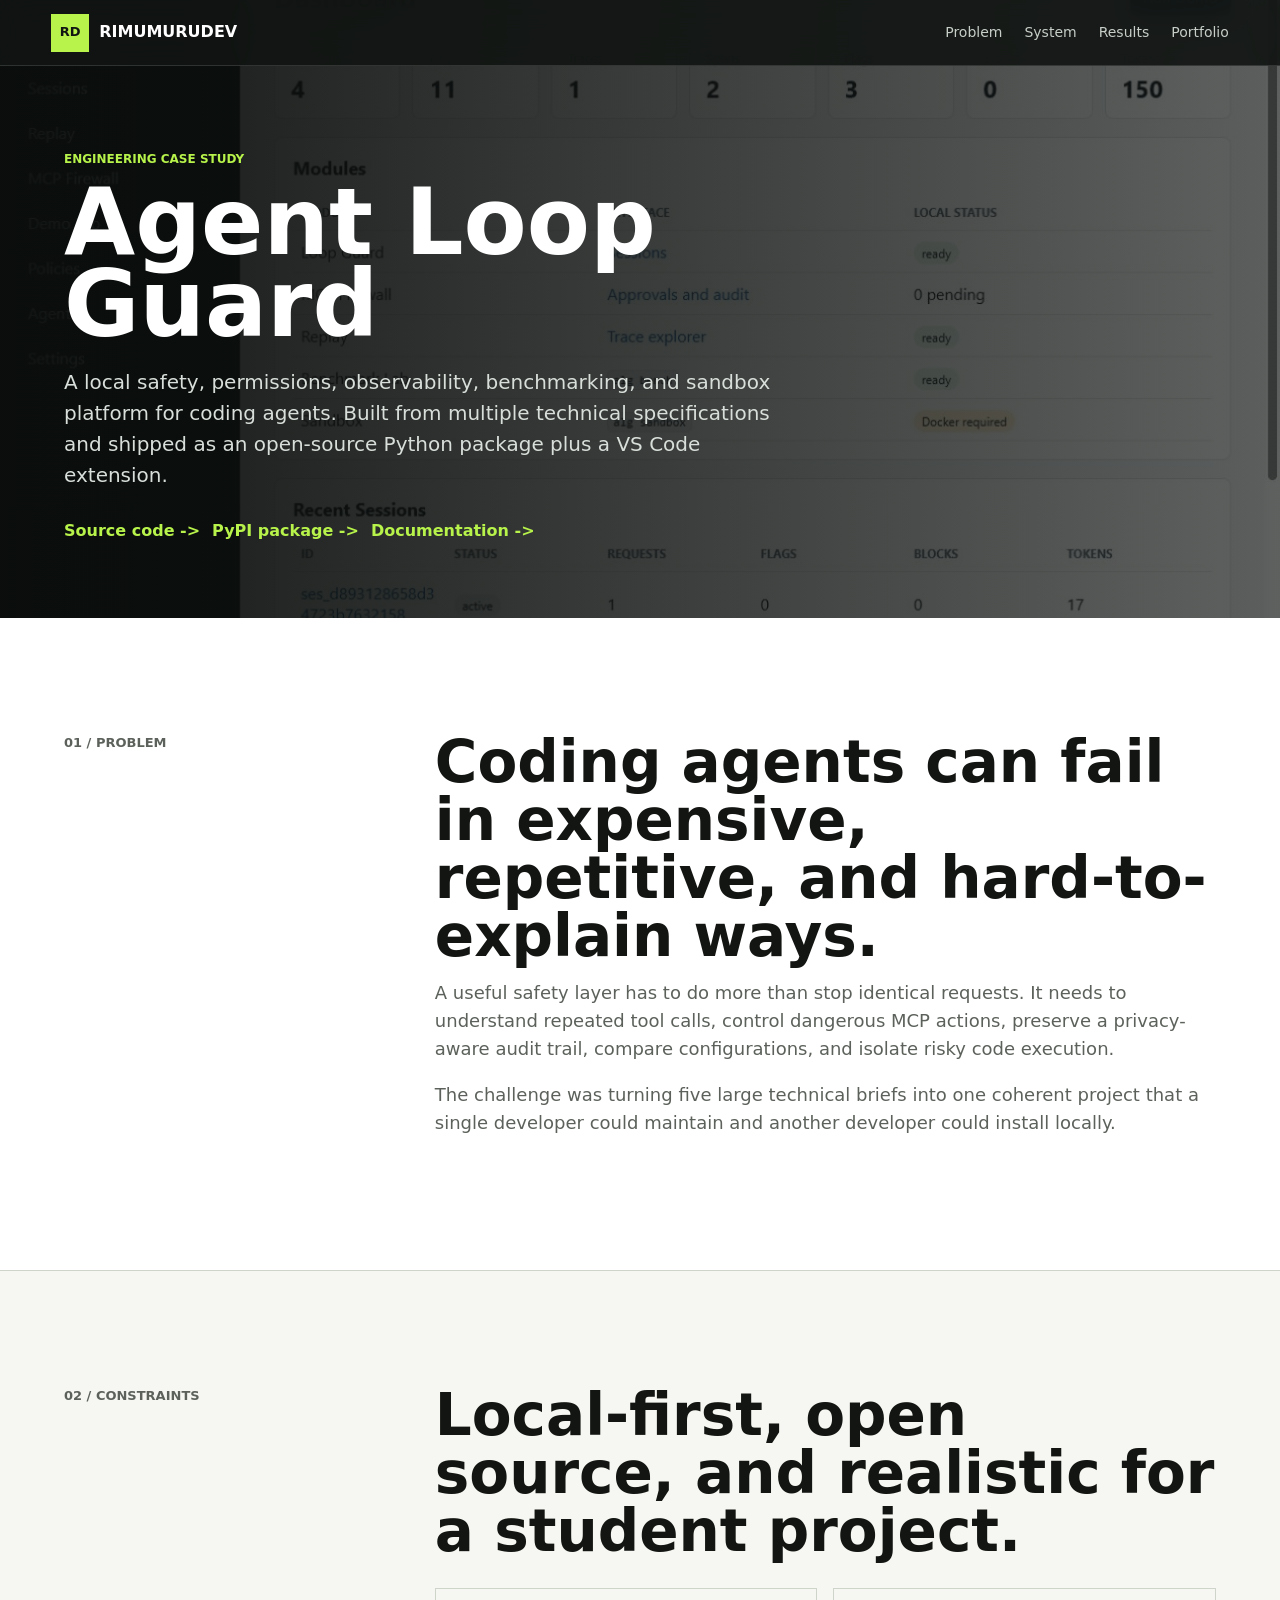
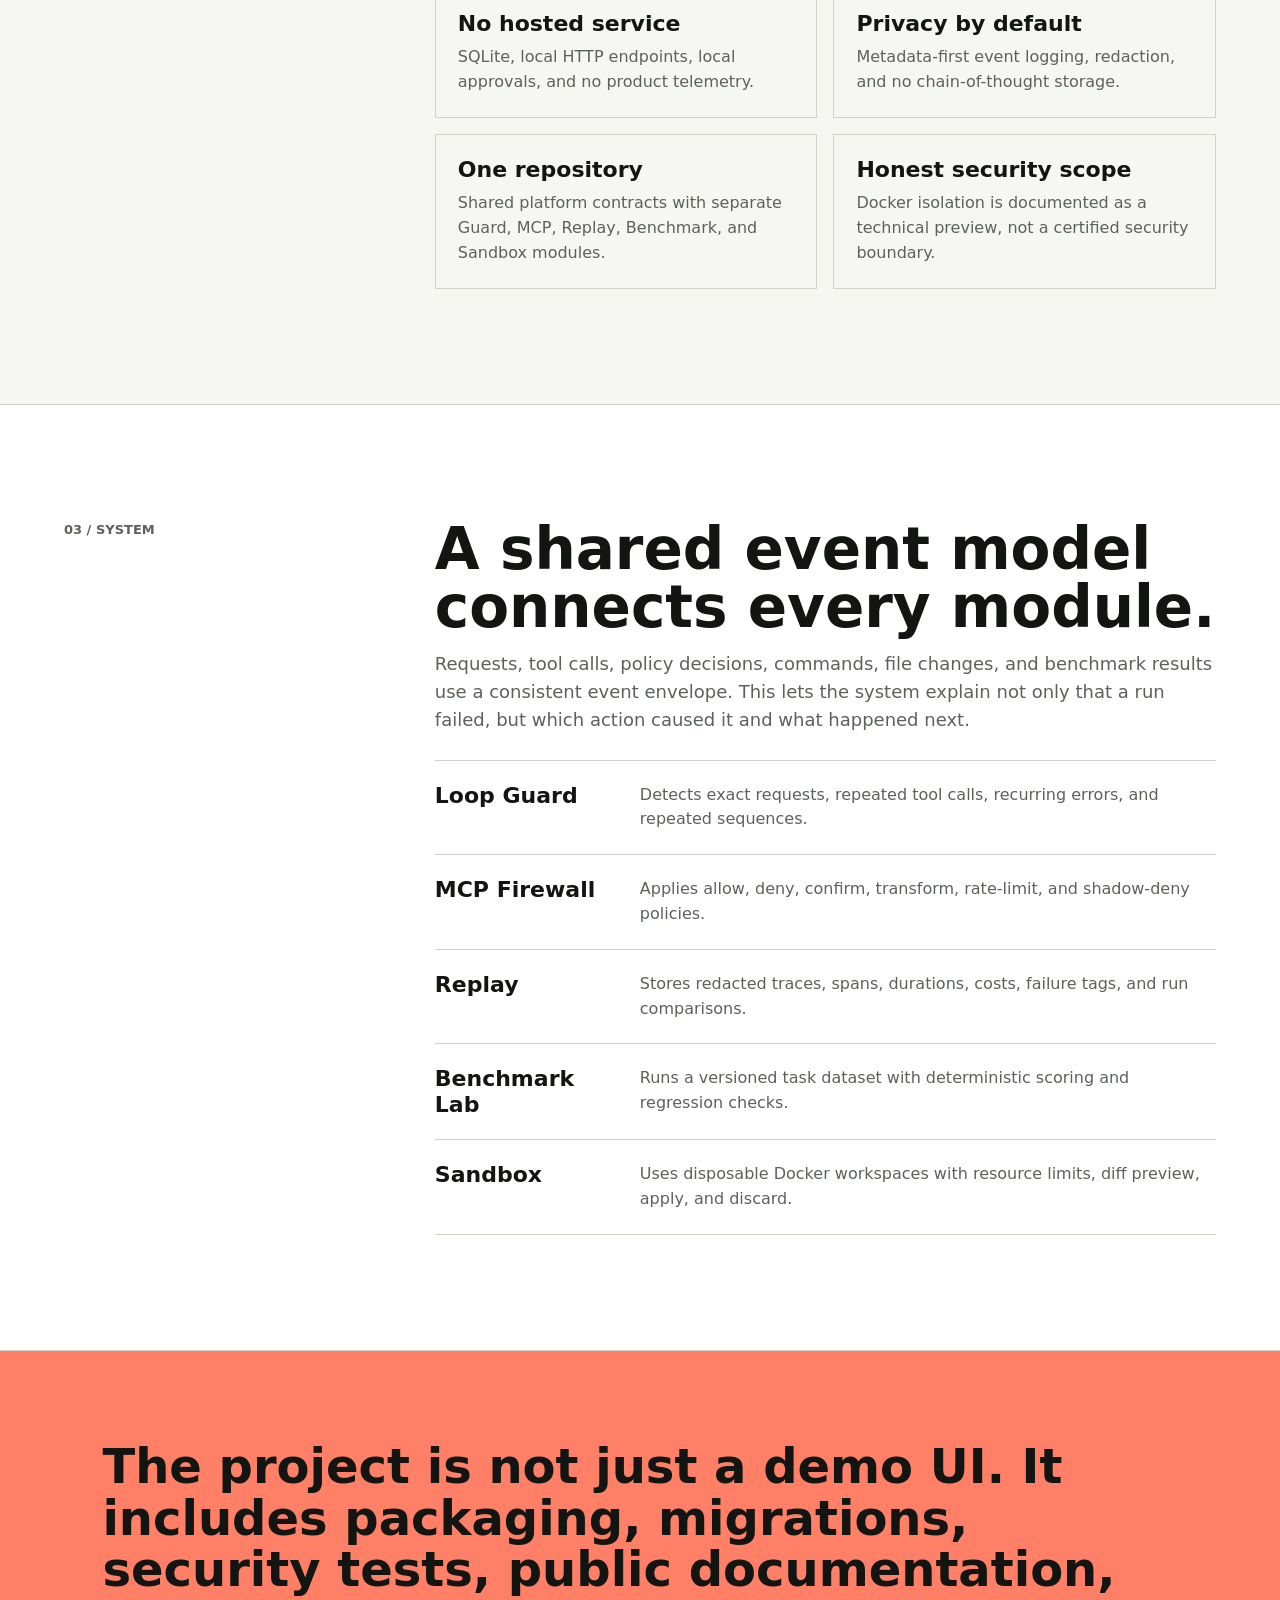
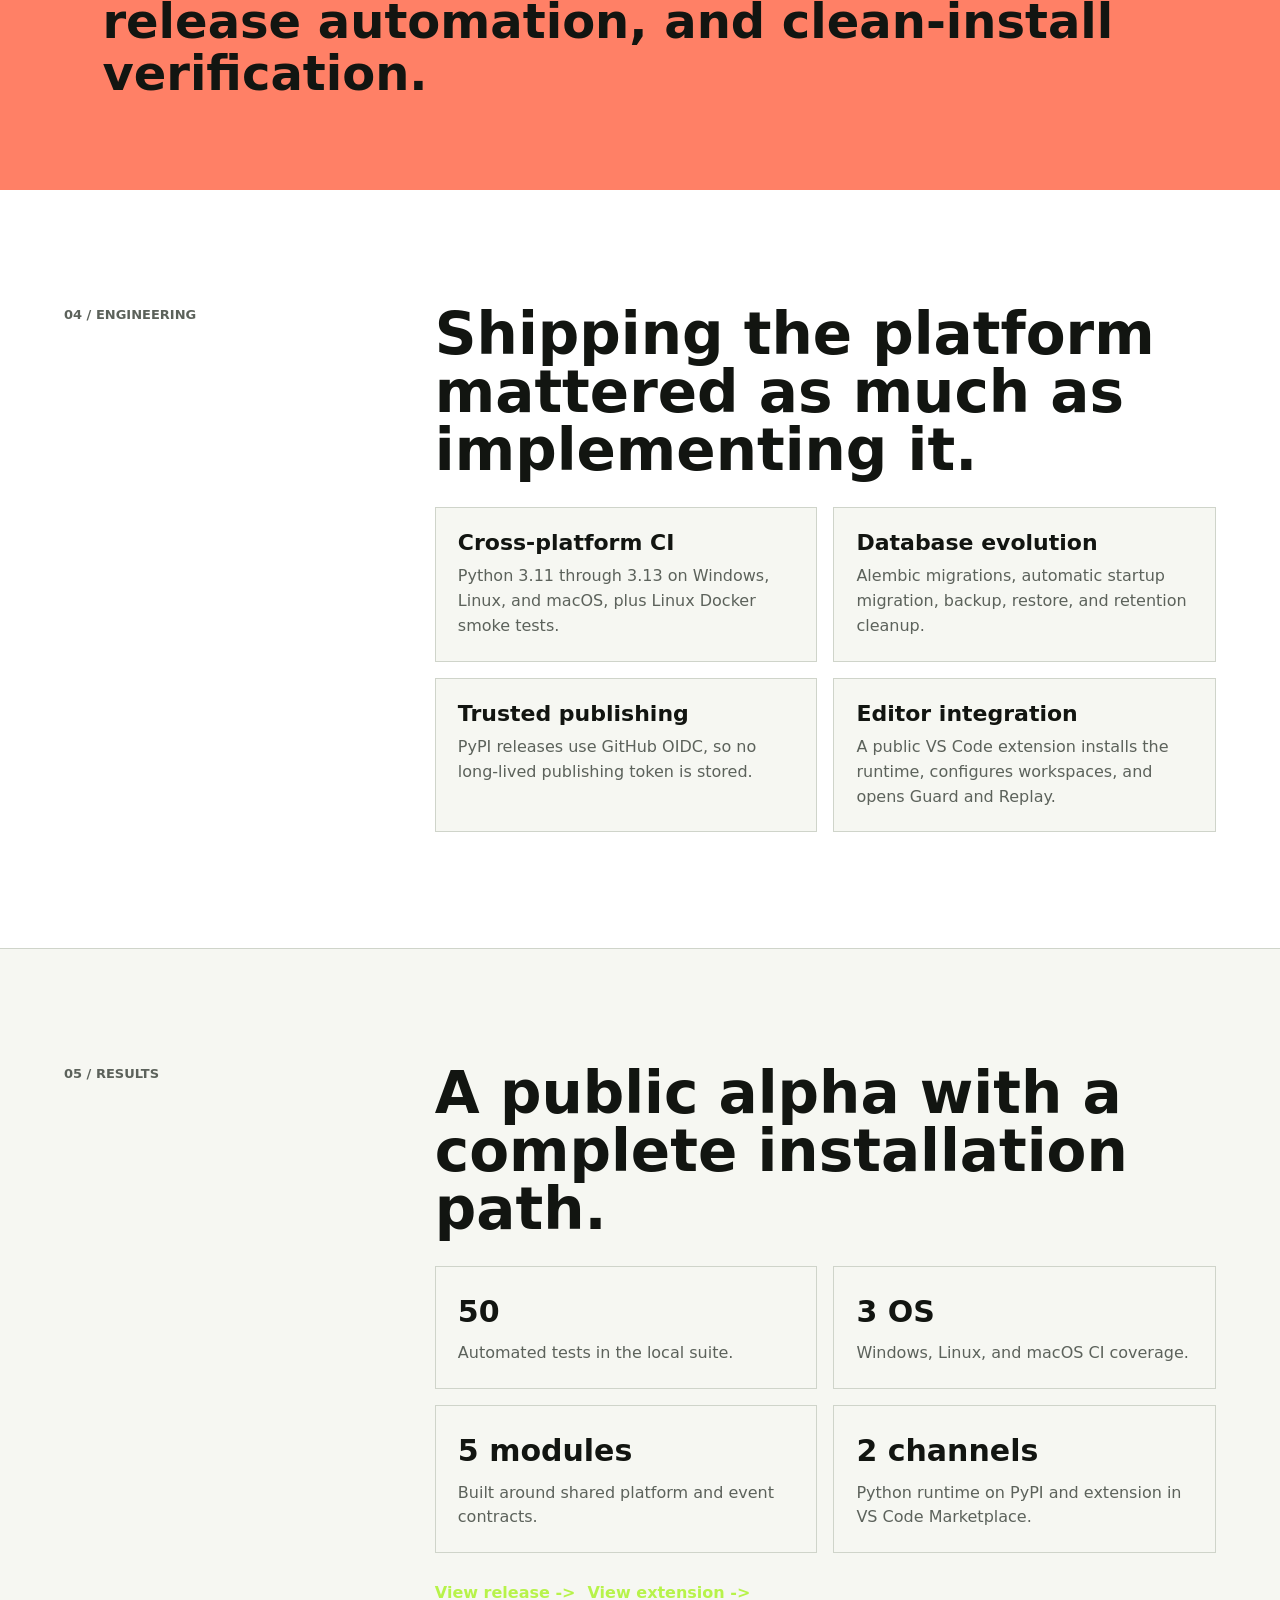
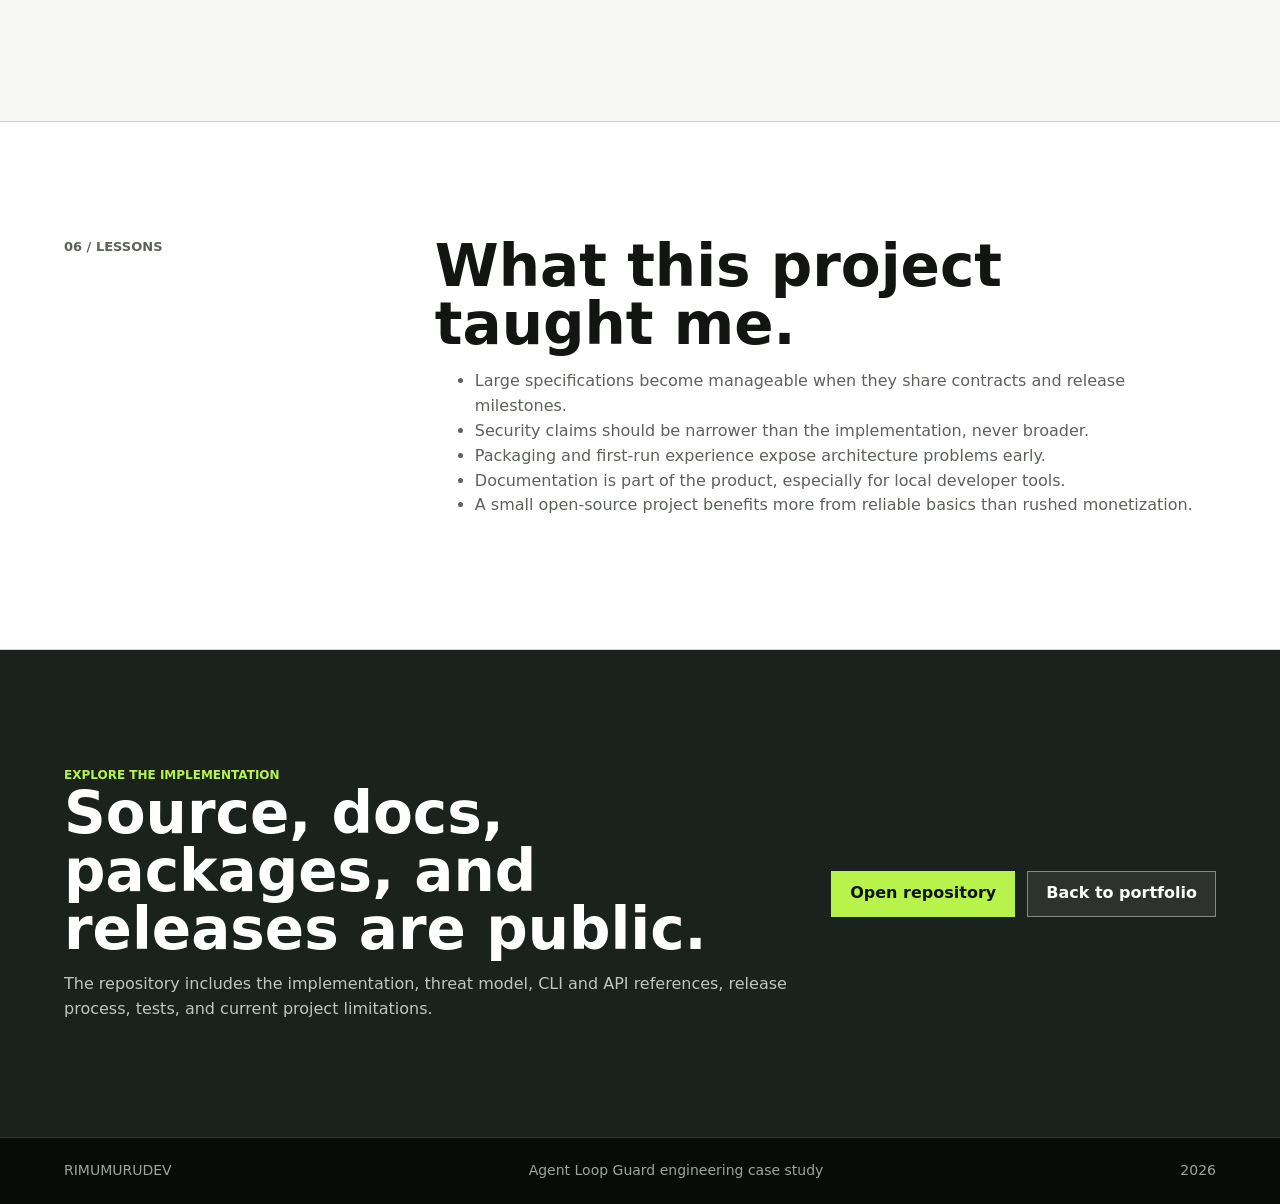
==== agent-loop-guard.html @ 9cd61979 "Feature Agent Loop Guard in portfolio" ====
<!doctype html>
<html lang="en">
  <head>
    <meta charset="utf-8" />
    <meta name="viewport" content="width=device-width, initial-scale=1" />
    <title>Agent Loop Guard Case Study | RIMUMURUDEV</title>
    <meta
      name="description"
      content="Engineering case study for Agent Loop Guard, a local safety and observability toolkit for coding agents."
    />
    <meta property="og:title" content="Agent Loop Guard Case Study" />
    <meta
      property="og:description"
      content="From technical briefs to a tested Python platform, PyPI package, VS Code extension, and public documentation."
    />
    <meta
      property="og:image"
      content="https://rimumurudev.github.io/assets/agent-loop-guard-dashboard.png"
    />
    <link
      rel="icon"
      href="data:image/svg+xml,%3Csvg xmlns='http://www.w3.org/2000/svg' viewBox='0 0 64 64'%3E%3Crect width='64' height='64' fill='%23b7ff3c'/%3E%3Ctext x='32' y='41' text-anchor='middle' font-family='Arial' font-size='25' font-weight='700' fill='%23121511'%3ERD%3C/text%3E%3C/svg%3E"
    />
    <link rel="stylesheet" href="./styles.css" />
  </head>
  <body>
    <header class="site-header">
      <a class="brand" href="./index.html" aria-label="Back to portfolio">
        <span class="brand-mark">RD</span>
        <span>RIMUMURUDEV</span>
      </a>
      <nav class="nav" aria-label="Case study navigation">
        <a href="#problem">Problem</a>
        <a href="#system">System</a>
        <a href="#results">Results</a>
        <a href="./index.html">Portfolio</a>
      </nav>
    </header>

    <main>
      <section class="case-hero">
        <div class="case-hero-inner">
          <p class="eyebrow">Engineering case study</p>
          <h1>Agent Loop Guard</h1>
          <p>
            A local safety, permissions, observability, benchmarking, and sandbox platform for
            coding agents. Built from multiple technical specifications and shipped as an
            open-source Python package plus a VS Code extension.
          </p>
          <div class="case-nav">
            <a
              href="https://github.com/RIMUMURUDEV/agent-loop-guard"
              target="_blank"
              rel="noreferrer"
            >Source code</a>
            <a
              href="https://pypi.org/project/agent-loop-guard-runtime/"
              target="_blank"
              rel="noreferrer"
            >PyPI package</a>
            <a
              href="https://rimumurudev.github.io/agent-loop-guard/"
              target="_blank"
              rel="noreferrer"
            >Documentation</a>
          </div>
        </div>
      </section>

      <section class="case-section" id="problem">
        <p class="case-kicker">01 / Problem</p>
        <div class="case-content">
          <h2>Coding agents can fail in expensive, repetitive, and hard-to-explain ways.</h2>
          <p>
            A useful safety layer has to do more than stop identical requests. It needs to
            understand repeated tool calls, control dangerous MCP actions, preserve a privacy-aware
            audit trail, compare configurations, and isolate risky code execution.
          </p>
          <p>
            The challenge was turning five large technical briefs into one coherent project that a
            single developer could maintain and another developer could install locally.
          </p>
        </div>
      </section>

      <section class="case-section">
        <p class="case-kicker">02 / Constraints</p>
        <div class="case-content">
          <h2>Local-first, open source, and realistic for a student project.</h2>
          <div class="decision-grid">
            <article>
              <h3>No hosted service</h3>
              <p>SQLite, local HTTP endpoints, local approvals, and no product telemetry.</p>
            </article>
            <article>
              <h3>Privacy by default</h3>
              <p>Metadata-first event logging, redaction, and no chain-of-thought storage.</p>
            </article>
            <article>
              <h3>One repository</h3>
              <p>Shared platform contracts with separate Guard, MCP, Replay, Benchmark, and Sandbox modules.</p>
            </article>
            <article>
              <h3>Honest security scope</h3>
              <p>Docker isolation is documented as a technical preview, not a certified security boundary.</p>
            </article>
          </div>
        </div>
      </section>

      <section class="case-section" id="system">
        <p class="case-kicker">03 / System</p>
        <div class="case-content">
          <h2>A shared event model connects every module.</h2>
          <p>
            Requests, tool calls, policy decisions, commands, file changes, and benchmark results
            use a consistent event envelope. This lets the system explain not only that a run
            failed, but which action caused it and what happened next.
          </p>
          <div class="module-list">
            <article>
              <h3>Loop Guard</h3>
              <p>Detects exact requests, repeated tool calls, recurring errors, and repeated sequences.</p>
            </article>
            <article>
              <h3>MCP Firewall</h3>
              <p>Applies allow, deny, confirm, transform, rate-limit, and shadow-deny policies.</p>
            </article>
            <article>
              <h3>Replay</h3>
              <p>Stores redacted traces, spans, durations, costs, failure tags, and run comparisons.</p>
            </article>
            <article>
              <h3>Benchmark Lab</h3>
              <p>Runs a versioned task dataset with deterministic scoring and regression checks.</p>
            </article>
            <article>
              <h3>Sandbox</h3>
              <p>Uses disposable Docker workspaces with resource limits, diff preview, apply, and discard.</p>
            </article>
          </div>
        </div>
      </section>

      <section class="case-quote">
        The project is not just a demo UI. It includes packaging, migrations, security tests,
        public documentation, release automation, and clean-install verification.
      </section>

      <section class="case-section">
        <p class="case-kicker">04 / Engineering</p>
        <div class="case-content">
          <h2>Shipping the platform mattered as much as implementing it.</h2>
          <div class="decision-grid">
            <article>
              <h3>Cross-platform CI</h3>
              <p>Python 3.11 through 3.13 on Windows, Linux, and macOS, plus Linux Docker smoke tests.</p>
            </article>
            <article>
              <h3>Database evolution</h3>
              <p>Alembic migrations, automatic startup migration, backup, restore, and retention cleanup.</p>
            </article>
            <article>
              <h3>Trusted publishing</h3>
              <p>PyPI releases use GitHub OIDC, so no long-lived publishing token is stored.</p>
            </article>
            <article>
              <h3>Editor integration</h3>
              <p>A public VS Code extension installs the runtime, configures workspaces, and opens Guard and Replay.</p>
            </article>
          </div>
        </div>
      </section>

      <section class="case-section" id="results">
        <p class="case-kicker">05 / Results</p>
        <div class="case-content">
          <h2>A public alpha with a complete installation path.</h2>
          <div class="result-grid">
            <article>
              <strong>50</strong>
              <p>Automated tests in the local suite.</p>
            </article>
            <article>
              <strong>3 OS</strong>
              <p>Windows, Linux, and macOS CI coverage.</p>
            </article>
            <article>
              <strong>5 modules</strong>
              <p>Built around shared platform and event contracts.</p>
            </article>
            <article>
              <strong>2 channels</strong>
              <p>Python runtime on PyPI and extension in VS Code Marketplace.</p>
            </article>
          </div>
          <div class="case-nav">
            <a
              href="https://github.com/RIMUMURUDEV/agent-loop-guard/releases/tag/v0.6.0a3"
              target="_blank"
              rel="noreferrer"
            >View release</a>
            <a
              href="https://marketplace.visualstudio.com/items?itemName=RIMUMURUDEV.agent-loop-guard-vscode"
              target="_blank"
              rel="noreferrer"
            >View extension</a>
          </div>
        </div>
      </section>

      <section class="case-section">
        <p class="case-kicker">06 / Lessons</p>
        <div class="case-content">
          <h2>What this project taught me.</h2>
          <ul>
            <li>Large specifications become manageable when they share contracts and release milestones.</li>
            <li>Security claims should be narrower than the implementation, never broader.</li>
            <li>Packaging and first-run experience expose architecture problems early.</li>
            <li>Documentation is part of the product, especially for local developer tools.</li>
            <li>A small open-source project benefits more from reliable basics than rushed monetization.</li>
          </ul>
        </div>
      </section>

      <section class="contact">
        <div>
          <p class="eyebrow">Explore the implementation</p>
          <h2>Source, docs, packages, and releases are public.</h2>
          <p>
            The repository includes the implementation, threat model, CLI and API references,
            release process, tests, and current project limitations.
          </p>
        </div>
        <div class="contact-actions">
          <a
            class="button primary"
            href="https://github.com/RIMUMURUDEV/agent-loop-guard"
            target="_blank"
            rel="noreferrer"
          >Open repository</a>
          <a class="button secondary" href="./index.html">Back to portfolio</a>
        </div>
      </section>
    </main>

    <footer>
      <span>RIMUMURUDEV</span>
      <span>Agent Loop Guard engineering case study</span>
      <span id="year"></span>
    </footer>

    <script src="./script.js"></script>
  </body>
</html>
---- styles.css ----
:root {
  --ink: #121511;
  --paper: #f6f7f2;
  --paper-strong: #ffffff;
  --muted: #5c625b;
  --line: #cfd4ca;
  --night: #111512;
  --night-soft: #1b211c;
  --acid: #b7f34a;
  --cyan: #5ed8d0;
  --coral: #ff8066;
  --shadow: 0 24px 60px rgba(13, 18, 14, 0.18);
}

* {
  box-sizing: border-box;
}

html {
  scroll-behavior: smooth;
}

body {
  margin: 0;
  background: var(--paper);
  color: var(--ink);
  font-family:
    Inter, ui-sans-serif, system-ui, -apple-system, BlinkMacSystemFont, "Segoe UI", sans-serif;
  line-height: 1.55;
}

img {
  max-width: 100%;
}

a {
  color: inherit;
  text-decoration: none;
}

.site-header {
  position: fixed;
  top: 0;
  right: 0;
  left: 0;
  z-index: 20;
  display: flex;
  align-items: center;
  justify-content: space-between;
  gap: 24px;
  min-height: 66px;
  padding: 12px clamp(18px, 4vw, 64px);
  background: rgba(17, 21, 18, 0.9);
  border-bottom: 1px solid rgba(255, 255, 255, 0.13);
  color: white;
  backdrop-filter: blur(16px);
}

.brand,
.nav,
.hero-actions,
.contact-actions,
.link-row {
  display: flex;
  align-items: center;
}

.brand {
  gap: 10px;
  font-weight: 900;
}

.brand-mark {
  display: grid;
  place-items: center;
  width: 38px;
  height: 38px;
  background: var(--acid);
  color: var(--night);
  font-size: 13px;
}

.nav {
  gap: 22px;
  color: #c7cec8;
  font-size: 14px;
}

.nav a {
  transition: color 150ms ease;
}

.nav a:hover,
.nav a[aria-current="true"] {
  color: var(--acid);
}

.hero {
  position: relative;
  display: flex;
  min-height: min(84vh, 790px);
  align-items: flex-end;
  overflow: hidden;
  padding: 130px clamp(18px, 5vw, 78px) 70px;
  background:
    url("./assets/agent-loop-guard-dashboard.png") center 28% / cover no-repeat,
    var(--night);
  color: white;
}

.hero-overlay {
  position: absolute;
  inset: 0;
  background:
    linear-gradient(90deg, rgba(10, 13, 11, 0.96) 0%, rgba(10, 13, 11, 0.78) 42%, rgba(10, 13, 11, 0.2) 78%),
    linear-gradient(0deg, rgba(10, 13, 11, 0.88) 0%, transparent 55%);
}

.hero-content {
  position: relative;
  z-index: 1;
  width: min(760px, 100%);
}

.eyebrow {
  margin: 0 0 13px;
  color: #39750d;
  font-size: 12px;
  font-weight: 900;
  letter-spacing: 0;
  text-transform: uppercase;
}

.hero .eyebrow,
.featured-project .eyebrow,
.architecture-band .eyebrow,
.skills-band .eyebrow,
.contact .eyebrow,
.case-hero .eyebrow {
  color: var(--acid);
}

h1,
h2,
h3,
p {
  margin-top: 0;
}

h1 {
  margin-bottom: 20px;
  font-size: 98px;
  line-height: 0.9;
  letter-spacing: 0;
}

h2 {
  margin-bottom: 14px;
  font-size: 58px;
  line-height: 1;
  letter-spacing: 0;
}

h3 {
  margin-bottom: 9px;
  font-size: 22px;
  line-height: 1.15;
}

.hero-lead {
  max-width: 690px;
  margin-bottom: 28px;
  color: #e4e9e4;
  font-size: 24px;
}

.hero-actions,
.contact-actions,
.link-row {
  flex-wrap: wrap;
  gap: 12px;
}

.button {
  display: inline-flex;
  align-items: center;
  justify-content: center;
  min-height: 46px;
  padding: 0 18px;
  border: 1px solid currentColor;
  font-weight: 900;
  transition:
    transform 150ms ease,
    background 150ms ease,
    color 150ms ease;
}

.button:hover {
  transform: translateY(-2px);
}

.button.primary {
  background: var(--acid);
  border-color: var(--acid);
  color: var(--night);
}

.button.secondary {
  background: rgba(255, 255, 255, 0.08);
  border-color: rgba(255, 255, 255, 0.42);
  color: white;
}

.hero-caption {
  position: absolute;
  right: clamp(18px, 4vw, 64px);
  bottom: 22px;
  z-index: 1;
  margin: 0;
  color: rgba(255, 255, 255, 0.68);
  font-size: 12px;
}

.proof-strip {
  display: grid;
  grid-template-columns: repeat(4, 1fr);
  border-bottom: 1px solid var(--line);
  background: var(--paper-strong);
}

.proof-strip div {
  min-height: 120px;
  padding: 25px clamp(18px, 3.5vw, 44px);
  border-right: 1px solid var(--line);
}

.proof-strip div:last-child {
  border-right: 0;
}

.proof-strip strong,
.proof-strip span {
  display: block;
}

.proof-strip strong {
  font-size: 25px;
}

.proof-strip span {
  margin-top: 5px;
  color: var(--muted);
}

.section,
.featured-project,
.architecture-band,
.skills-band,
.contact,
.case-section {
  padding: clamp(66px, 9vw, 120px) clamp(18px, 5vw, 78px);
}

.work-intro {
  padding-bottom: 38px;
}

.section-head {
  max-width: 820px;
  margin-bottom: 32px;
}

.section-head.compact {
  margin-bottom: 25px;
}

.section-head p:not(.eyebrow),
.project-card p,
.project-card li,
.featured-summary,
.contact p,
.skill-columns p,
.case-section p,
.case-section li {
  color: var(--muted);
}

.featured-project {
  display: grid;
  grid-template-columns: minmax(0, 0.82fr) minmax(400px, 1.18fr);
  gap: clamp(34px, 6vw, 90px);
  align-items: center;
  background: var(--night);
  color: white;
}

.featured-summary {
  color: #c7cec8;
  font-size: 18px;
}

.project-facts {
  display: grid;
  grid-template-columns: repeat(2, minmax(0, 1fr));
  margin: 30px 0;
  border-top: 1px solid #394239;
  border-bottom: 1px solid #394239;
}

.project-facts div {
  padding: 16px 14px 16px 0;
}

.project-facts dt {
  color: var(--acid);
  font-size: 12px;
  font-weight: 900;
  text-transform: uppercase;
}

.project-facts dd {
  margin: 5px 0 0;
  color: #e7ebe7;
}

.link-row a {
  color: var(--acid);
  font-weight: 900;
}

.link-row a::after {
  content: " ->";
}

.featured-media {
  margin: 0;
}

.featured-media img {
  display: block;
  width: 100%;
  border: 1px solid #4a554b;
  box-shadow: var(--shadow);
}

.featured-media figcaption {
  margin-top: 12px;
  color: #9ca59e;
  font-size: 13px;
}

.architecture-band {
  background: var(--coral);
}

.architecture-band .eyebrow {
  color: #512014;
}

.flow {
  display: grid;
  grid-template-columns: repeat(11, auto);
  gap: 14px;
  align-items: center;
  justify-content: start;
  overflow-x: auto;
  padding-bottom: 8px;
}

.flow span {
  padding: 12px 14px;
  border: 1px solid rgba(18, 21, 17, 0.75);
  background: rgba(255, 255, 255, 0.22);
  font-weight: 900;
  white-space: nowrap;
}

.flow b {
  font-size: 18px;
}

.other-work {
  background: var(--paper-strong);
}

.project-grid {
  display: grid;
  grid-template-columns: repeat(2, minmax(0, 1fr));
  gap: 18px;
}

.project-card {
  display: flex;
  min-height: 360px;
  flex-direction: column;
  padding: 25px;
  border: 1px solid var(--line);
  background: var(--paper);
}

.card-top {
  display: flex;
  flex-wrap: wrap;
  justify-content: space-between;
  gap: 10px;
  margin-bottom: 25px;
  color: #39750d;
  font-size: 12px;
  font-weight: 900;
  text-transform: uppercase;
}

.card-top span:last-child {
  color: var(--muted);
}

.project-card ul {
  display: grid;
  gap: 8px;
  margin: 15px 0 24px;
  padding-left: 18px;
}

.project-card a {
  margin-top: auto;
  color: #315f12;
  font-weight: 900;
}

.project-card a::after {
  content: " ->";
}

.skills-band {
  background: var(--cyan);
}

.skills-band .eyebrow {
  color: #164b48;
}

.skill-columns {
  display: grid;
  grid-template-columns: repeat(4, minmax(0, 1fr));
  border-top: 1px solid rgba(18, 21, 17, 0.38);
}

.skill-columns div {
  padding: 24px 24px 10px 0;
  border-right: 1px solid rgba(18, 21, 17, 0.38);
}

.skill-columns div:not(:first-child) {
  padding-left: 24px;
}

.skill-columns div:last-child {
  border-right: 0;
}

.skill-columns p {
  color: #244b48;
  margin-bottom: 0;
}

.contact {
  display: grid;
  grid-template-columns: minmax(0, 1fr) auto;
  gap: 36px;
  align-items: center;
  background: var(--night-soft);
  color: white;
}

.contact p {
  max-width: 760px;
  margin-bottom: 0;
  color: #bec6bf;
}

footer {
  display: flex;
  flex-wrap: wrap;
  justify-content: space-between;
  gap: 14px;
  padding: 22px clamp(18px, 5vw, 78px);
  background: #090b09;
  border-top: 1px solid #313831;
  color: #9ba49c;
  font-size: 14px;
}

.case-hero {
  position: relative;
  min-height: 590px;
  padding: 150px clamp(18px, 5vw, 78px) 74px;
  overflow: hidden;
  background:
    linear-gradient(90deg, rgba(10, 13, 11, 0.96), rgba(10, 13, 11, 0.65)),
    url("./assets/agent-loop-guard-dashboard.png") center / cover no-repeat;
  color: white;
}

.case-hero-inner {
  width: min(820px, 100%);
}

.case-hero h1 {
  font-size: 92px;
}

.case-hero p:not(.eyebrow) {
  max-width: 730px;
  color: #d8ded9;
  font-size: 20px;
}

.case-nav {
  display: flex;
  flex-wrap: wrap;
  gap: 12px;
  margin-top: 28px;
}

.case-nav a {
  color: var(--acid);
  font-weight: 900;
}

.case-nav a::after {
  content: " ->";
}

.case-section {
  display: grid;
  grid-template-columns: minmax(210px, 0.36fr) minmax(0, 1fr);
  gap: clamp(28px, 7vw, 110px);
  border-bottom: 1px solid var(--line);
}

.case-section:nth-child(even) {
  background: var(--paper-strong);
}

.case-kicker {
  color: #39750d;
  font-size: 13px;
  font-weight: 900;
  text-transform: uppercase;
}

.case-content {
  max-width: 920px;
}

.case-content > p {
  font-size: 18px;
}

.decision-grid,
.result-grid {
  display: grid;
  grid-template-columns: repeat(2, minmax(0, 1fr));
  gap: 16px;
  margin-top: 28px;
}

.decision-grid article,
.result-grid article {
  padding: 22px;
  border: 1px solid var(--line);
  background: var(--paper);
}

.decision-grid p,
.result-grid p {
  margin-bottom: 0;
}

.result-grid strong {
  display: block;
  margin-bottom: 6px;
  font-size: 30px;
}

.module-list {
  display: grid;
  gap: 0;
  margin-top: 26px;
  border-top: 1px solid var(--line);
}

.module-list article {
  display: grid;
  grid-template-columns: 180px 1fr;
  gap: 25px;
  padding: 22px 0;
  border-bottom: 1px solid var(--line);
}

.module-list h3,
.module-list p {
  margin-bottom: 0;
}

.case-quote {
  padding: clamp(50px, 8vw, 90px) clamp(18px, 8vw, 130px);
  background: var(--coral);
  font-size: 48px;
  font-weight: 900;
  line-height: 1.08;
}

@media (max-width: 1080px) {
  h1 {
    font-size: 72px;
  }

  h2 {
    font-size: 46px;
  }

  .case-hero h1 {
    font-size: 72px;
  }

  .case-quote {
    font-size: 40px;
  }

  .featured-project,
  .contact {
    grid-template-columns: 1fr;
  }

  .skill-columns {
    grid-template-columns: repeat(2, 1fr);
  }

  .skill-columns div:nth-child(2) {
    border-right: 0;
  }

  .skill-columns div:nth-child(3),
  .skill-columns div:nth-child(4) {
    border-top: 1px solid rgba(18, 21, 17, 0.38);
  }
}

@media (max-width: 760px) {
  h1,
  .case-hero h1 {
    font-size: 44px;
  }

  h2 {
    font-size: 34px;
  }

  .hero-lead {
    font-size: 18px;
  }

  .case-quote {
    font-size: 30px;
  }

  .nav {
    display: none;
  }

  .hero {
    min-height: 720px;
    background-position: 60% center;
  }

  .hero-overlay {
    background:
      linear-gradient(0deg, rgba(10, 13, 11, 0.97) 0%, rgba(10, 13, 11, 0.8) 62%, rgba(10, 13, 11, 0.38) 100%);
  }

  .proof-strip,
  .project-grid,
  .skill-columns,
  .case-section,
  .decision-grid,
  .result-grid {
    grid-template-columns: 1fr;
  }

  .proof-strip div {
    min-height: auto;
    border-right: 0;
    border-bottom: 1px solid var(--line);
  }

  .proof-strip div:last-child {
    border-bottom: 0;
  }

  .project-facts {
    grid-template-columns: 1fr;
  }

  .flow {
    grid-template-columns: 1fr;
    justify-items: stretch;
    overflow-x: visible;
  }

  .flow span {
    text-align: center;
  }

  .flow b {
    justify-self: center;
    transform: rotate(90deg);
  }

  .skill-columns div,
  .skill-columns div:not(:first-child) {
    padding: 22px 0;
    border-right: 0;
    border-bottom: 1px solid rgba(18, 21, 17, 0.38);
  }

  .skill-columns div:nth-child(3),
  .skill-columns div:nth-child(4) {
    border-top: 0;
  }

  .skill-columns div:last-child {
    border-bottom: 0;
  }

  .case-section {
    gap: 12px;
  }

  .module-list article {
    grid-template-columns: 1fr;
    gap: 8px;
  }

  .contact-actions,
  .contact-actions .button {
    width: 100%;
  }

  .hero-caption {
    display: none;
  }
}

@media (max-width: 360px) {
  h1 {
    font-size: 36px;
  }

  .case-hero h1 {
    font-size: 40px;
  }
}
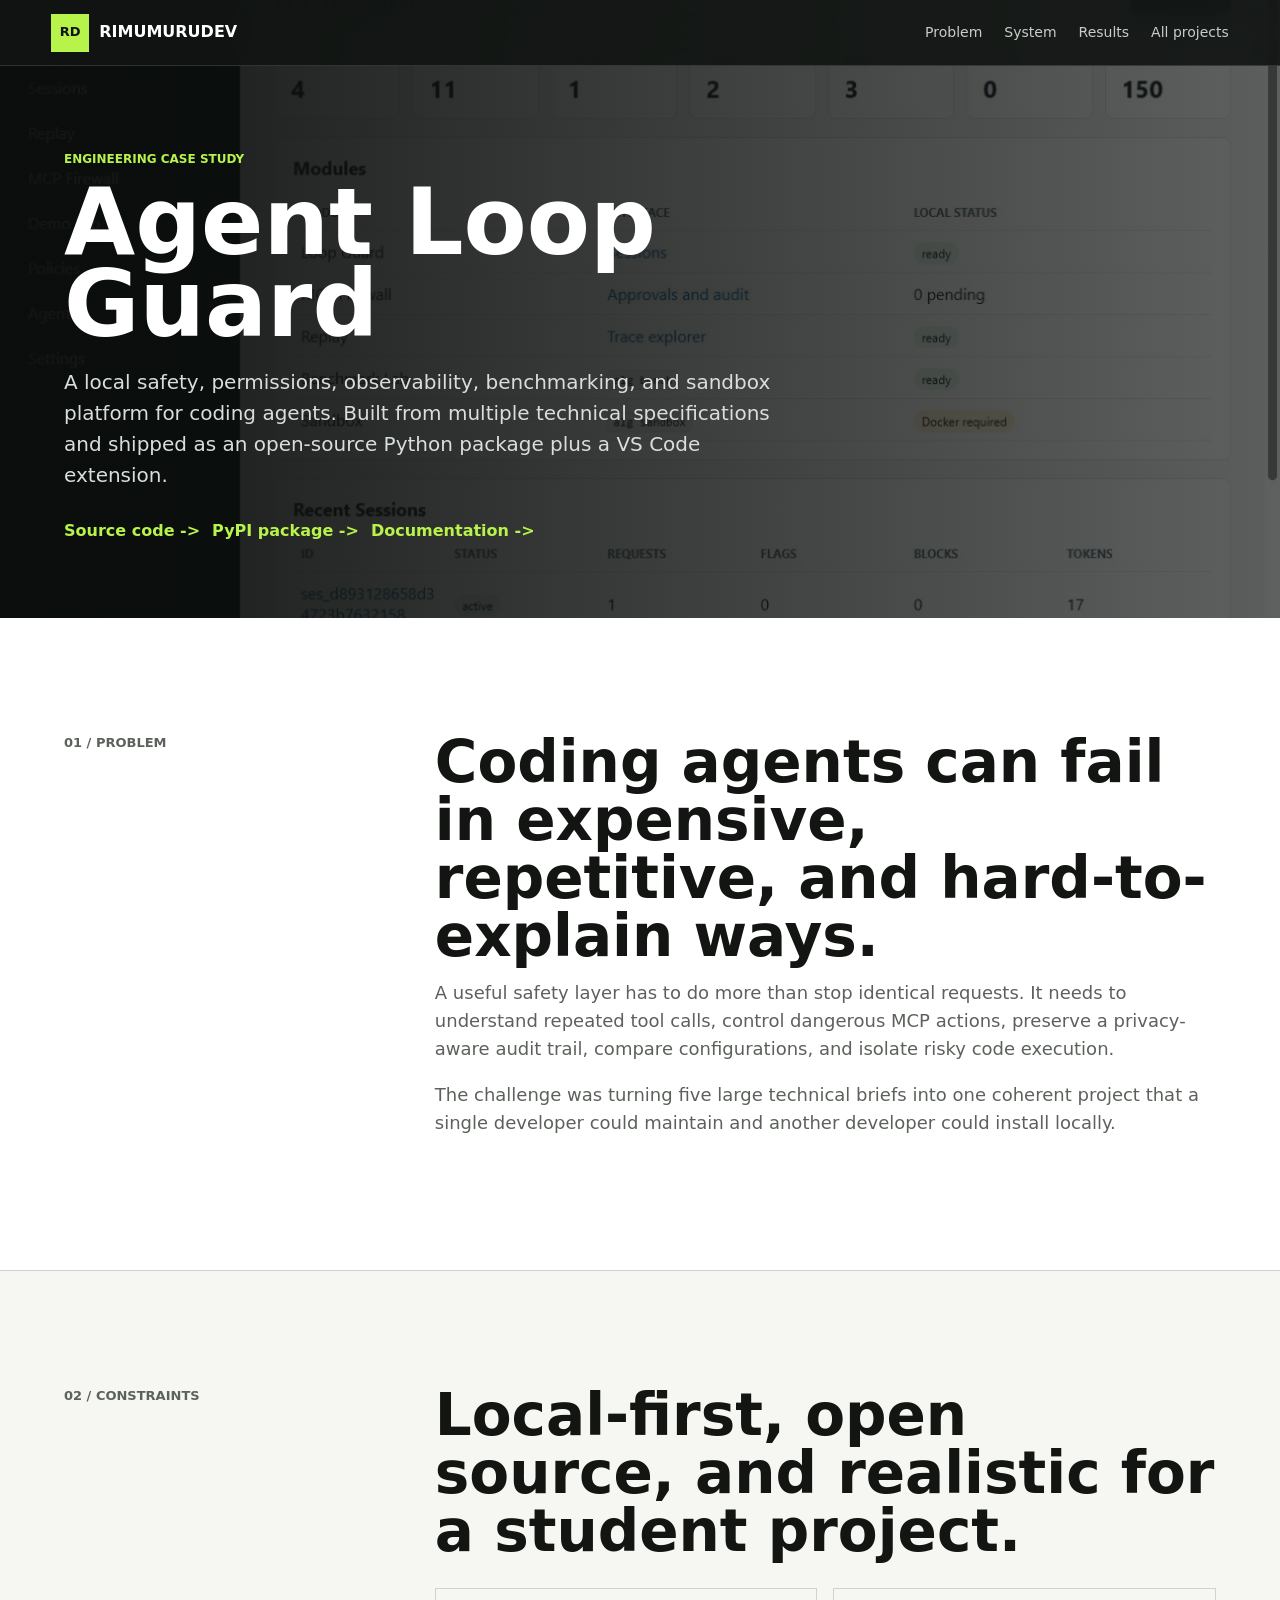
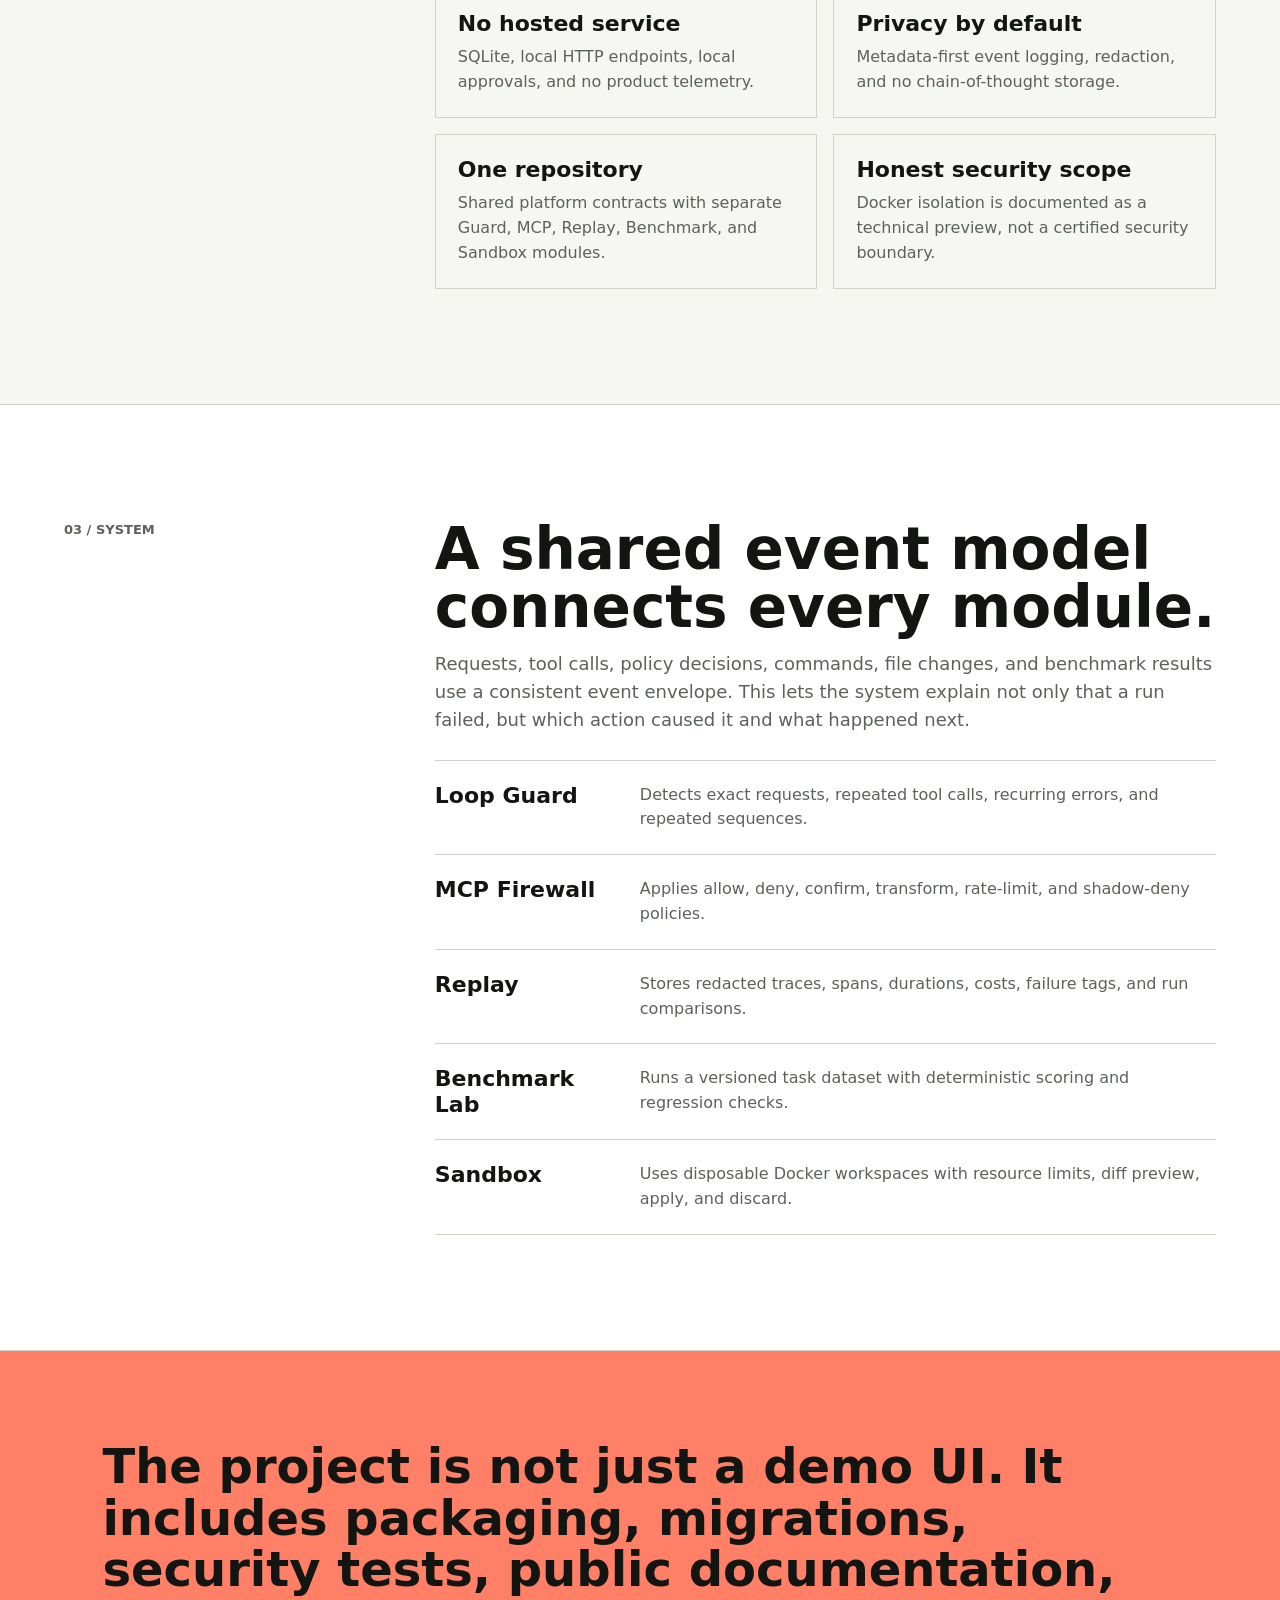
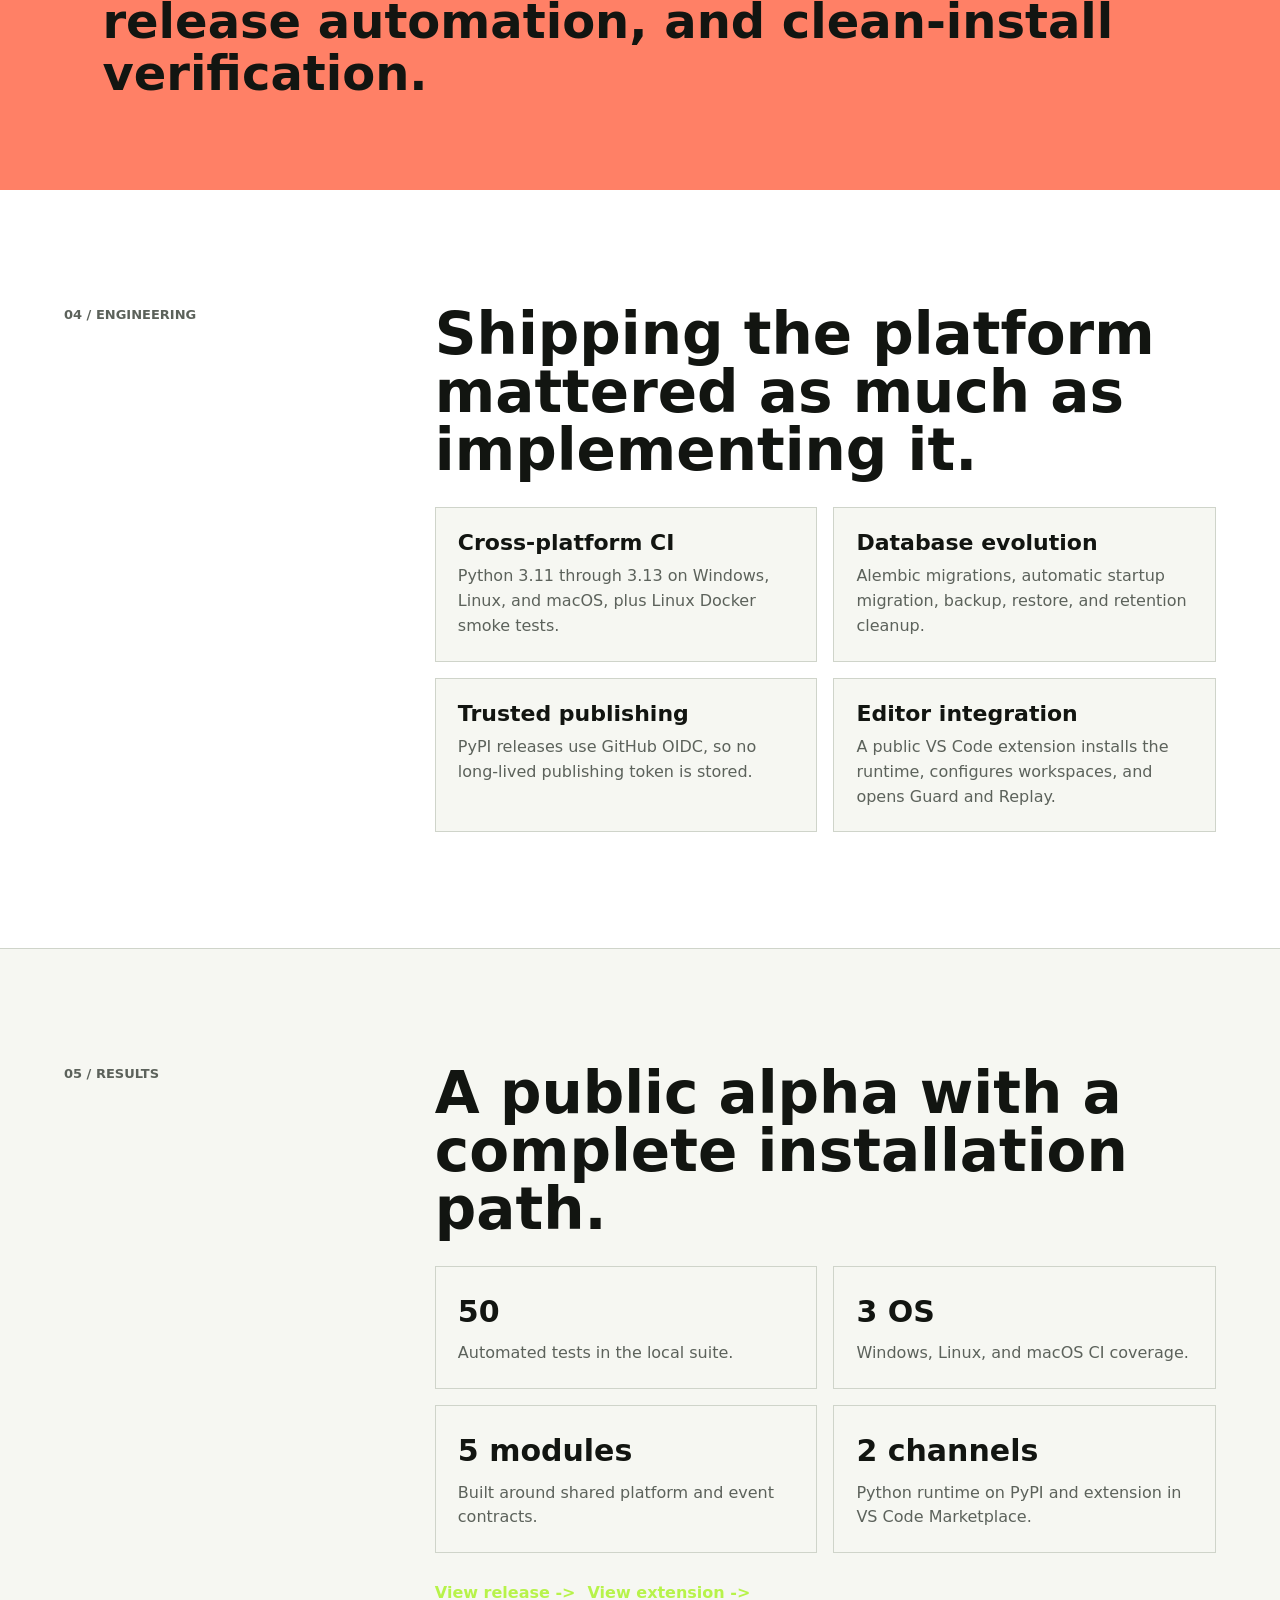
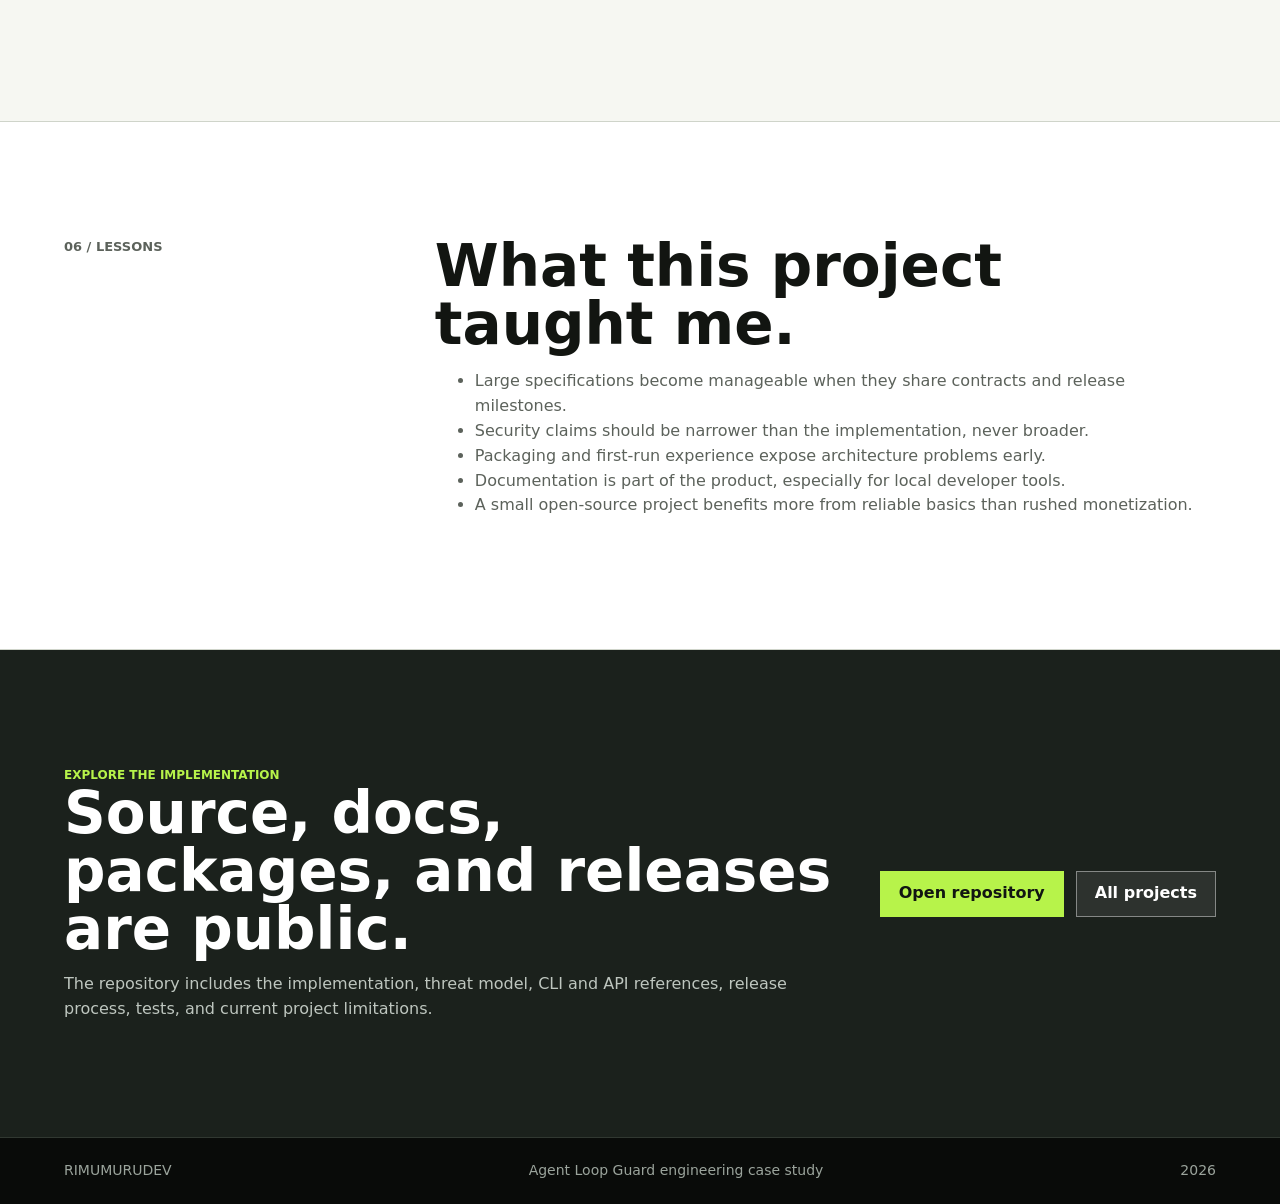
==== commit 4de51e95: "Add complete project portfolio cases" ====
--- a/agent-loop-guard.html
+++ b/agent-loop-guard.html
@@ -33,7 +33,7 @@
         <a href="#problem">Problem</a>
         <a href="#system">System</a>
         <a href="#results">Results</a>
-        <a href="./index.html">Portfolio</a>
+        <a href="./index.html#work">All projects</a>
       </nav>
     </header>
 
@@ -239,7 +239,7 @@
             target="_blank"
             rel="noreferrer"
           >Open repository</a>
-          <a class="button secondary" href="./index.html">Back to portfolio</a>
+          <a class="button secondary" href="./index.html#work">All projects</a>
         </div>
       </section>
     </main>
--- a/styles.css
+++ b/styles.css
@@ -421,13 +421,19 @@
   padding-left: 18px;
 }
 
-.project-card a {
+.project-card-links {
+  display: flex;
+  flex-wrap: wrap;
+  gap: 14px;
   margin-top: auto;
+}
+
+.project-card-links a {
   color: #315f12;
   font-weight: 900;
 }
 
-.project-card a::after {
+.project-card-links a::after {
   content: " ->";
 }
 
@@ -515,6 +521,102 @@
   font-size: 20px;
 }
 
+.volley-hero {
+  background:
+    linear-gradient(90deg, rgba(10, 13, 11, 0.97) 0%, rgba(10, 13, 11, 0.74) 52%, rgba(10, 13, 11, 0.28) 100%),
+    #245f52;
+}
+
+.court-lines {
+  position: absolute;
+  top: 96px;
+  right: 5vw;
+  bottom: 58px;
+  width: min(48vw, 720px);
+  border: 3px solid rgba(255, 255, 255, 0.62);
+  background:
+    linear-gradient(90deg, transparent 49.7%, rgba(255, 255, 255, 0.72) 49.7%, rgba(255, 255, 255, 0.72) 50.3%, transparent 50.3%),
+    repeating-linear-gradient(0deg, transparent 0 46px, rgba(255, 255, 255, 0.08) 46px 48px);
+  transform: perspective(900px) rotateY(-8deg);
+}
+
+.court-lines::before,
+.court-lines::after {
+  position: absolute;
+  top: 0;
+  bottom: 0;
+  width: 28%;
+  border-right: 2px solid rgba(255, 255, 255, 0.45);
+  border-left: 2px solid rgba(255, 255, 255, 0.45);
+  content: "";
+}
+
+.court-lines::before {
+  left: 8%;
+}
+
+.court-lines::after {
+  right: 8%;
+}
+
+.court-ball {
+  position: absolute;
+  top: 19%;
+  right: 16%;
+  z-index: 2;
+  display: grid;
+  place-items: center;
+  width: 118px;
+  height: 118px;
+  background: rgba(255, 255, 255, 0.1);
+  border: 1px solid rgba(255, 255, 255, 0.5);
+}
+
+.court-ball img {
+  width: 78px;
+  image-rendering: pixelated;
+}
+
+.economy-hero {
+  background:
+    linear-gradient(90deg, rgba(10, 13, 11, 0.98) 0%, rgba(10, 13, 11, 0.82) 55%, rgba(10, 13, 11, 0.38) 100%),
+    #514021;
+}
+
+.economy-ledger {
+  position: absolute;
+  top: 120px;
+  right: 5vw;
+  display: grid;
+  width: min(42vw, 600px);
+  grid-template-columns: repeat(2, minmax(0, 1fr));
+  gap: 12px;
+}
+
+.economy-ledger span {
+  min-height: 150px;
+  padding: 22px;
+  background: rgba(255, 255, 255, 0.08);
+  border: 1px solid rgba(255, 255, 255, 0.34);
+  color: #e7ebe7;
+  font-weight: 800;
+}
+
+.economy-ledger b {
+  display: block;
+  margin-bottom: 30px;
+  color: var(--acid);
+  font-size: 38px;
+}
+
+.volley-quote {
+  background: var(--cyan);
+}
+
+.economy-quote {
+  background: #e6c664;
+}
+
 .case-nav {
   display: flex;
   flex-wrap: wrap;
@@ -631,6 +733,11 @@
   .featured-project,
   .contact {
     grid-template-columns: 1fr;
+  }
+
+  .court-lines,
+  .economy-ledger {
+    opacity: 0.35;
   }
 
   .skill-columns {
@@ -750,6 +857,23 @@
   .hero-caption {
     display: none;
   }
+
+  .court-lines {
+    top: 84px;
+    right: -34%;
+    bottom: 42px;
+    width: 100%;
+  }
+
+  .economy-ledger {
+    top: 90px;
+    right: -38%;
+    width: 100%;
+  }
+
+  .economy-ledger span {
+    min-height: 120px;
+  }
 }
 
 @media (max-width: 360px) {
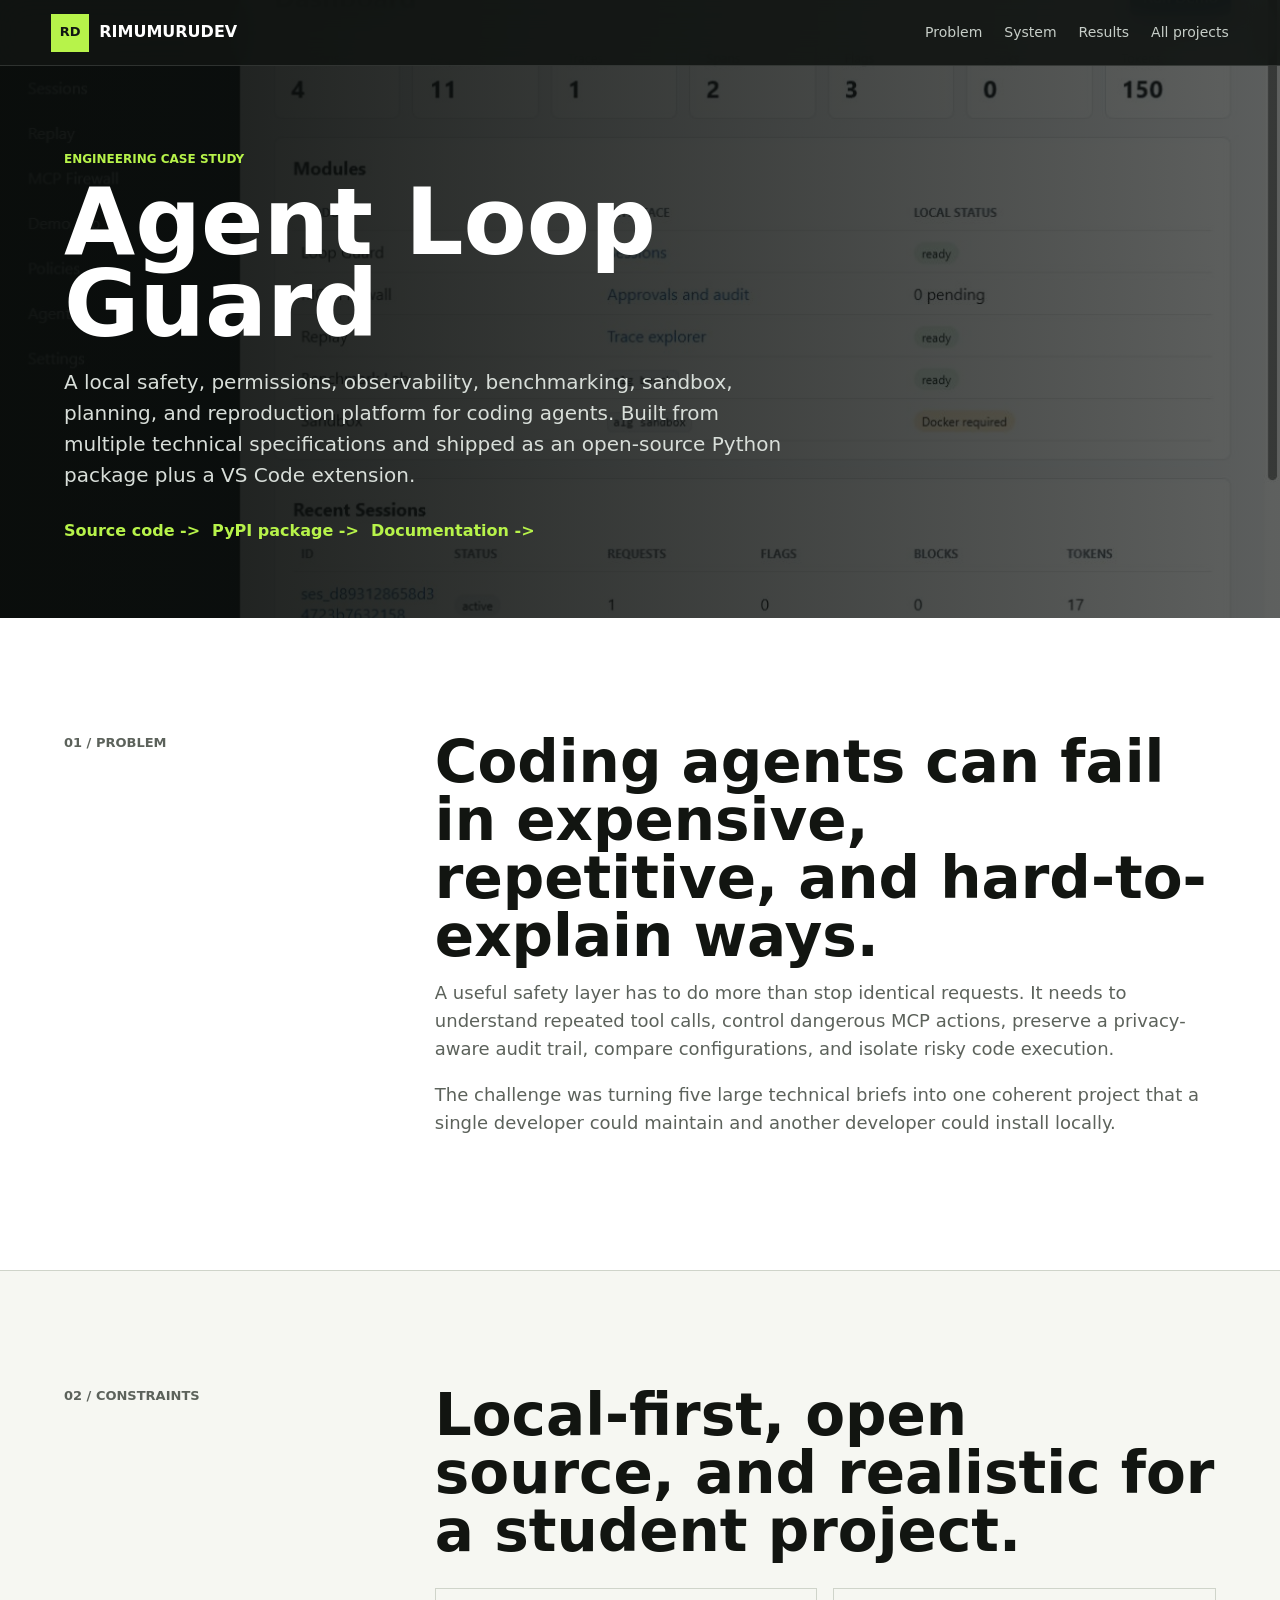
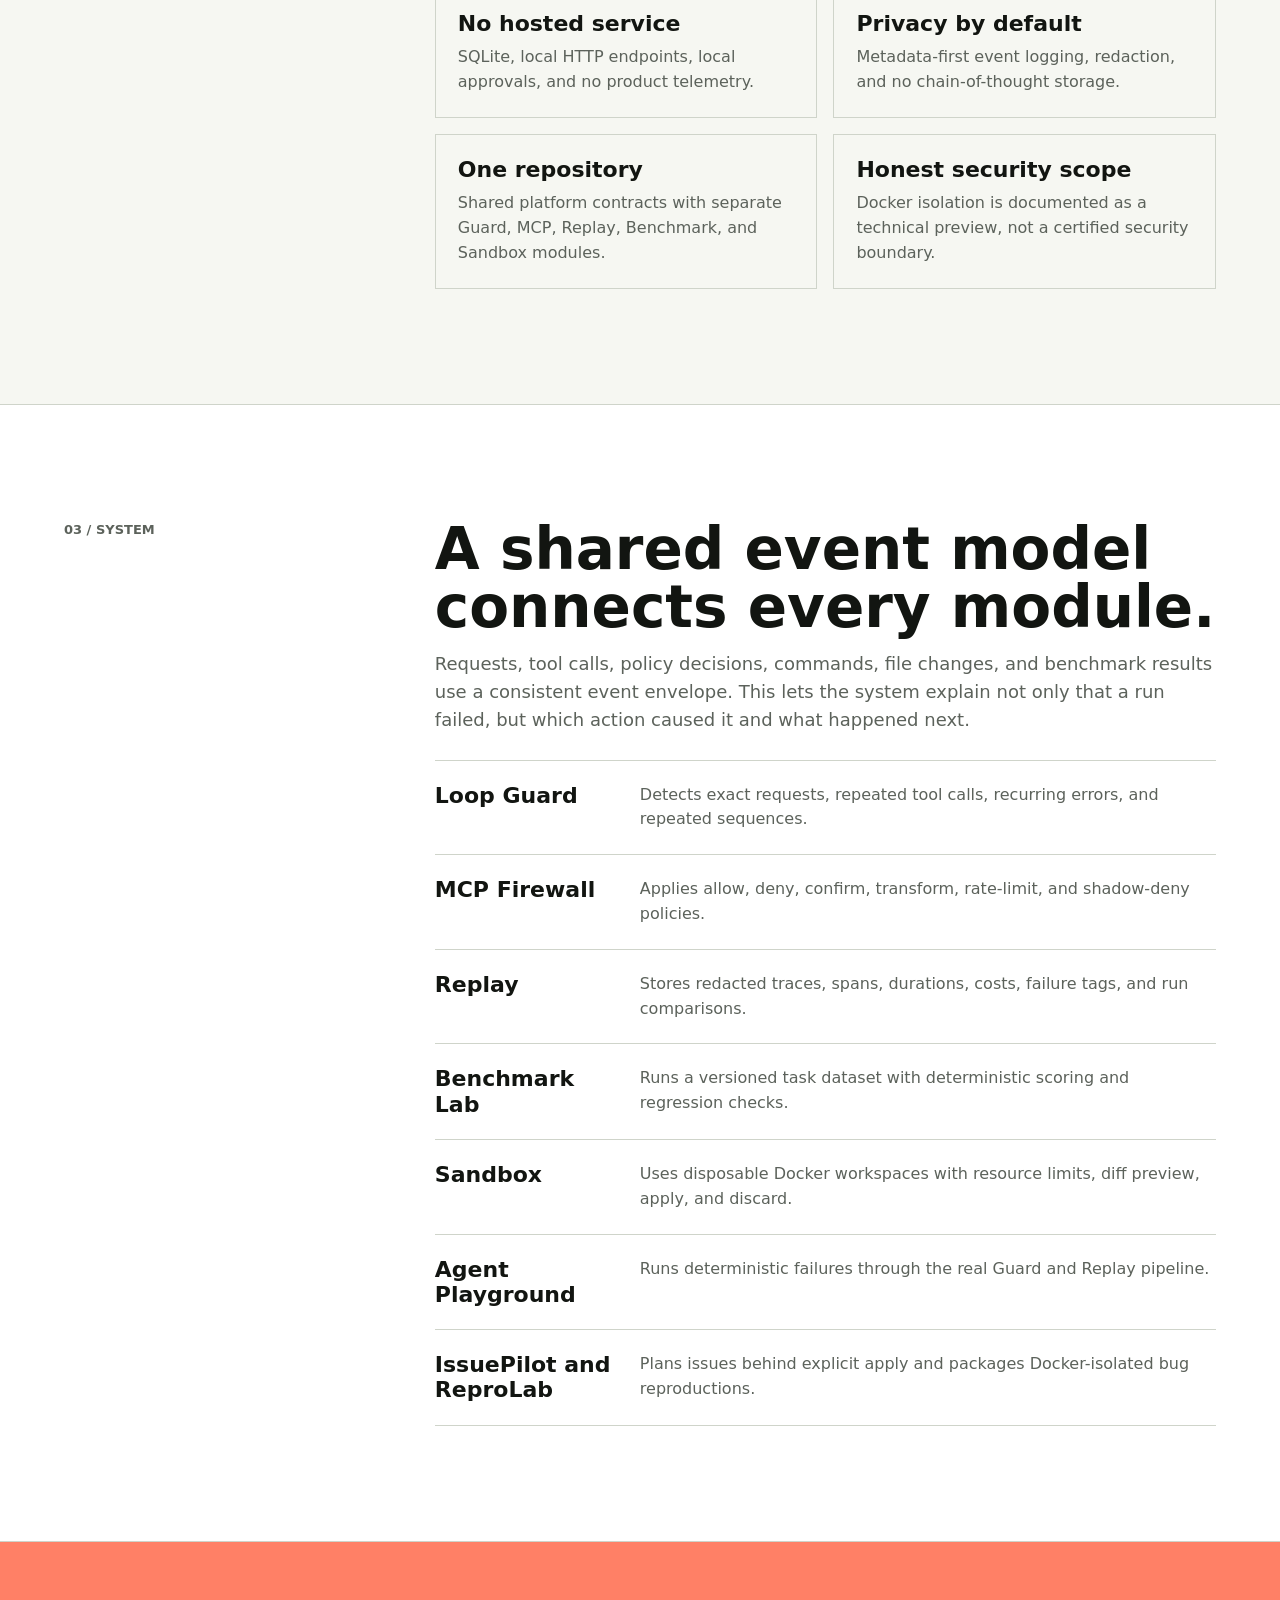
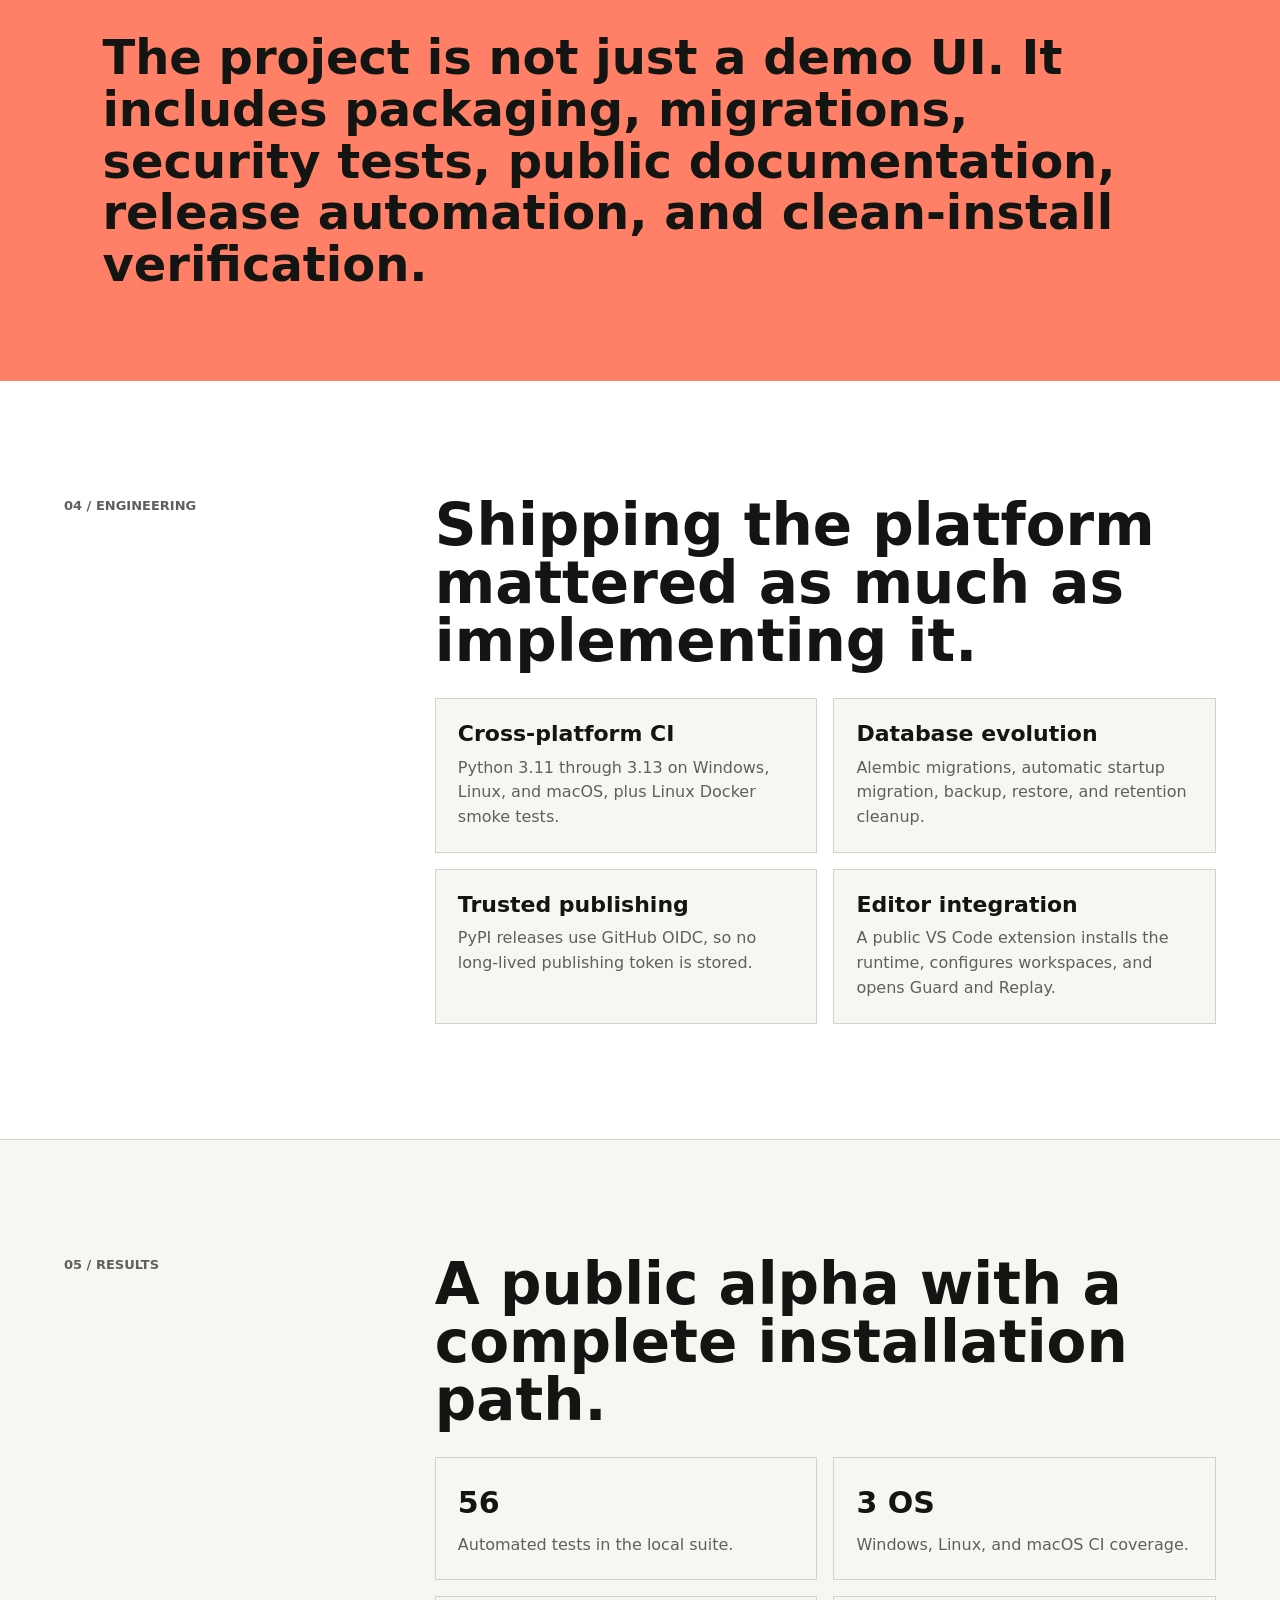
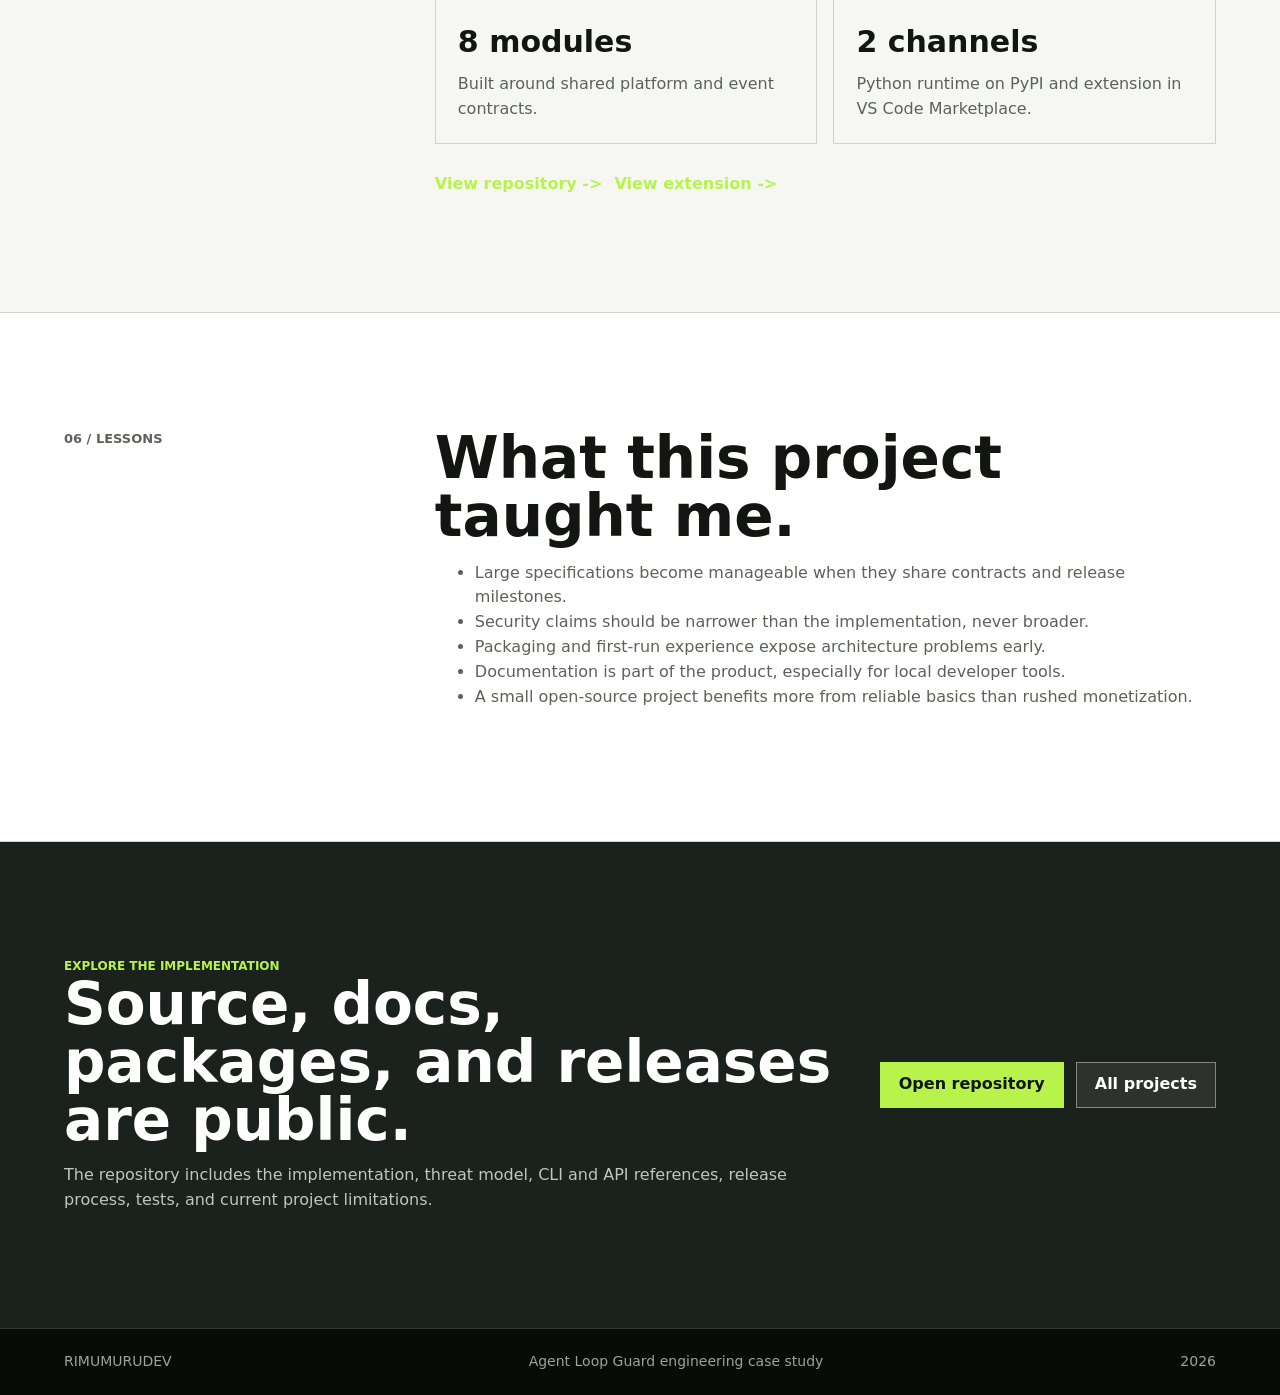
==== commit 0eba16c9: "Expand portfolio to seven projects" ====
--- a/agent-loop-guard.html
+++ b/agent-loop-guard.html
@@ -43,9 +43,9 @@
           <p class="eyebrow">Engineering case study</p>
           <h1>Agent Loop Guard</h1>
           <p>
-            A local safety, permissions, observability, benchmarking, and sandbox platform for
-            coding agents. Built from multiple technical specifications and shipped as an
-            open-source Python package plus a VS Code extension.
+            A local safety, permissions, observability, benchmarking, sandbox, planning, and
+            reproduction platform for coding agents. Built from multiple technical specifications
+            and shipped as an open-source Python package plus a VS Code extension.
           </p>
           <div class="case-nav">
             <a
@@ -138,6 +138,14 @@
               <h3>Sandbox</h3>
               <p>Uses disposable Docker workspaces with resource limits, diff preview, apply, and discard.</p>
             </article>
+            <article>
+              <h3>Agent Playground</h3>
+              <p>Runs deterministic failures through the real Guard and Replay pipeline.</p>
+            </article>
+            <article>
+              <h3>IssuePilot and ReproLab</h3>
+              <p>Plans issues behind explicit apply and packages Docker-isolated bug reproductions.</p>
+            </article>
           </div>
         </div>
       </section>
@@ -178,7 +186,7 @@
           <h2>A public alpha with a complete installation path.</h2>
           <div class="result-grid">
             <article>
-              <strong>50</strong>
+              <strong>56</strong>
               <p>Automated tests in the local suite.</p>
             </article>
             <article>
@@ -186,7 +194,7 @@
               <p>Windows, Linux, and macOS CI coverage.</p>
             </article>
             <article>
-              <strong>5 modules</strong>
+              <strong>8 modules</strong>
               <p>Built around shared platform and event contracts.</p>
             </article>
             <article>
@@ -196,10 +204,10 @@
           </div>
           <div class="case-nav">
             <a
-              href="https://github.com/RIMUMURUDEV/agent-loop-guard/releases/tag/v0.6.0a3"
-              target="_blank"
-              rel="noreferrer"
-            >View release</a>
+              href="https://github.com/RIMUMURUDEV/agent-loop-guard"
+              target="_blank"
+              rel="noreferrer"
+            >View repository</a>
             <a
               href="https://marketplace.visualstudio.com/items?itemName=RIMUMURUDEV.agent-loop-guard-vscode"
               target="_blank"
--- a/styles.css
+++ b/styles.css
@@ -398,6 +398,16 @@
   background: var(--paper);
 }
 
+.project-card-image {
+  display: block;
+  width: calc(100% + 50px);
+  height: 220px;
+  margin: -25px -25px 24px;
+  border-bottom: 1px solid var(--line);
+  object-fit: cover;
+  object-position: top left;
+}
+
 .card-top {
   display: flex;
   flex-wrap: wrap;
